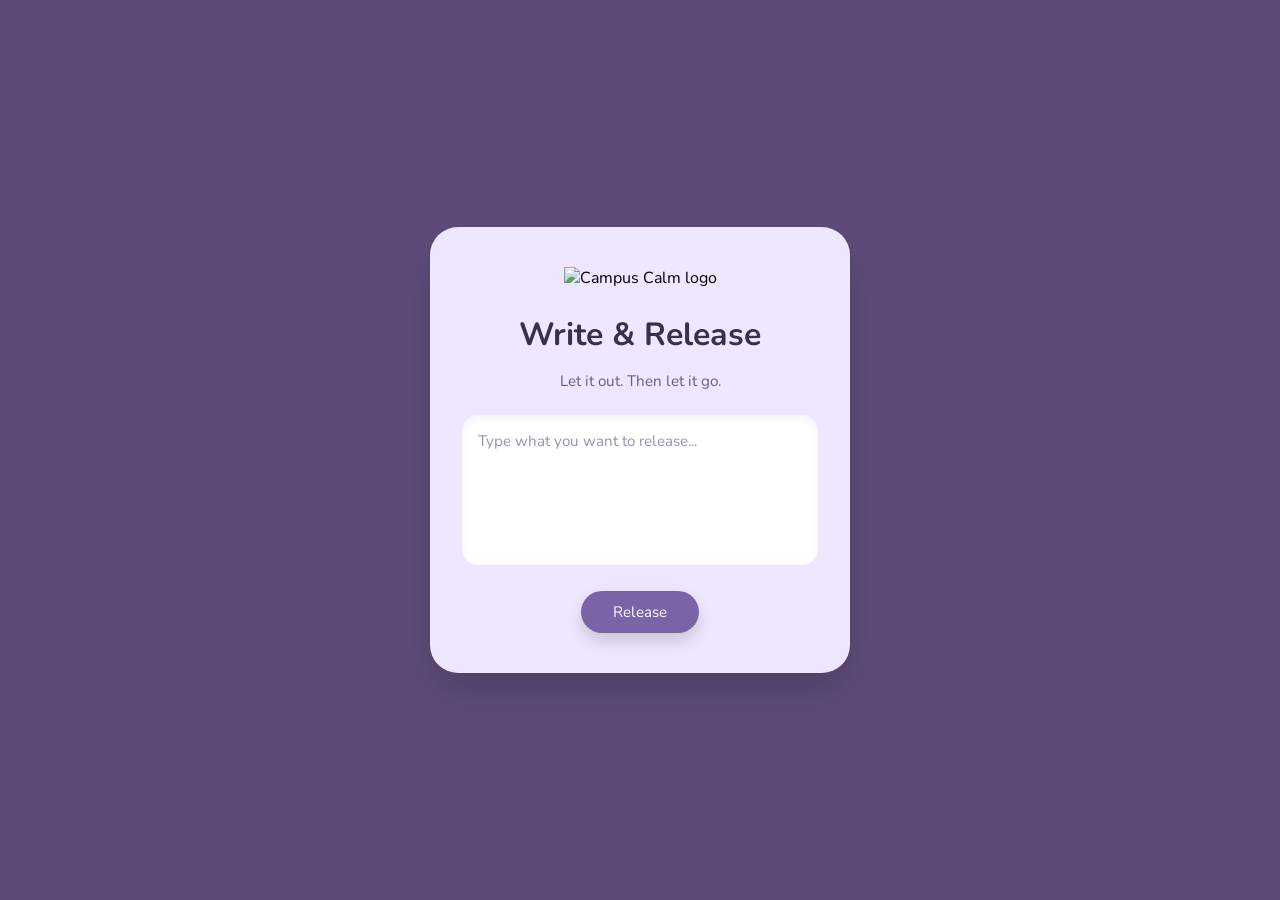
==== journal.html @ abf2f58d "Add files via upload" ====
<!DOCTYPE html>
<html lang="en">
<head>
  <meta charset="UTF-8">
  <title>Campus Calm – Journal</title>

  <!-- Google Font for soft, rounded feel -->
  <link href="https://fonts.googleapis.com/css2?family=Nunito:wght@400;600;700&display=swap" rel="stylesheet">

  <style>
    :root {
      --bg-purple: #5e4b7a;
      --card-purple: #efe6ff;
      --text-dark: #3b2f4a;
      --text-light: #ffffff;
      --accent-pink: #f3b6c8;
      --button-purple: #7a63a6;
    }

    * {
      box-sizing: border-box;
      font-family: 'Nunito', sans-serif;
    }

    body {
      margin: 0;
      min-height: 100vh;
      background: var(--bg-purple);
      display: flex;
      align-items: center;
      justify-content: center;
    }

    .container {
      background: var(--card-purple);
      width: 90%;
      max-width: 420px;
      padding: 2.5rem 2rem;
      border-radius: 28px;
      text-align: center;
      box-shadow: 0 20px 40px rgba(0, 0, 0, 0.15);
    }

    .logo {
      width: 90px;
      margin-bottom: 1rem;
    }

    h1 {
      margin: 0.5rem 0;
      color: var(--text-dark);
      font-weight: 700;
    }

    .subtitle {
      color: #6b5a82;
      font-size: 0.95rem;
      margin-bottom: 1.5rem;
    }

    textarea {
      width: 100%;
      height: 150px;
      padding: 1rem;
      border-radius: 16px;
      border: none;
      resize: none;
      font-size: 0.95rem;
      background: #ffffff;
      color: var(--text-dark);
      box-shadow: inset 0 4px 8px rgba(0, 0, 0, 0.05);
    }

    textarea::placeholder {
      color: #9a8fb0;
    }

    textarea:focus {
      outline: none;
      box-shadow: 0 0 0 2px rgba(122, 99, 166, 0.3);
    }

    button {
      margin-top: 1.2rem;
      padding: 0.7rem 2rem;
      border-radius: 999px;
      border: none;
      background: var(--button-purple);
      color: var(--text-light);
      font-size: 0.95rem;
      cursor: pointer;
      transition: transform 0.2s ease, box-shadow 0.2s ease;
      box-shadow: 0 8px 16px rgba(0, 0, 0, 0.15);
    }

    button:hover {
      transform: translateY(-2px);
      box-shadow: 0 12px 22px rgba(0, 0, 0, 0.2);
    }

    #affirmation {
      margin-top: 1.5rem;
      font-size: 0.9rem;
      color: #6b5a82;
      display: none;
    }
  </style>
</head>

<body>

  <div class="container">
    <!-- Replace src with your actual logo file -->
    <img src="logo.png" alt="Campus Calm logo" class="logo">

    <h1>Write & Release</h1>
    <p class="subtitle">Let it out. Then let it go.</p>

    <textarea id="journalInput" placeholder="Type what you want to release..."></textarea>

    <button id="releaseBtn">Release</button>

    <p id="affirmation">🌙 Your thoughts are released. You are safe.</p>
  </div>

  <script src="journal.js"></script>
</body>
</html>
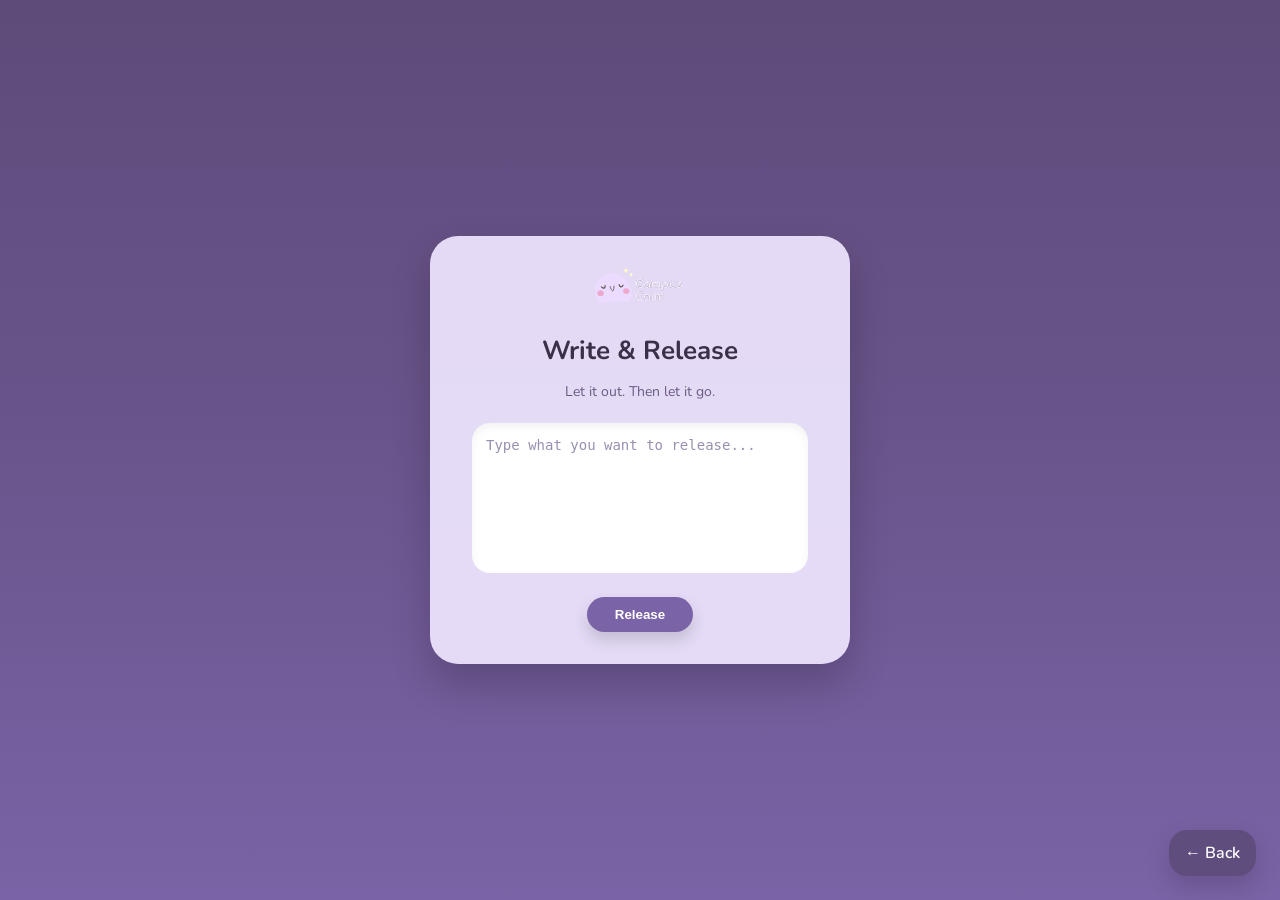
==== commit 1a14624e: "fixed the problem of the logo not showing up on the journal page, and added a back button to the jou" ====
--- a/journal.html
+++ b/journal.html
@@ -6,112 +6,16 @@
 
   <!-- Google Font for soft, rounded feel -->
   <link href="https://fonts.googleapis.com/css2?family=Nunito:wght@400;600;700&display=swap" rel="stylesheet">
+  <link rel="stylesheet" href="journal.css">
 
-  <style>
-    :root {
-      --bg-purple: #5e4b7a;
-      --card-purple: #efe6ff;
-      --text-dark: #3b2f4a;
-      --text-light: #ffffff;
-      --accent-pink: #f3b6c8;
-      --button-purple: #7a63a6;
-    }
-
-    * {
-      box-sizing: border-box;
-      font-family: 'Nunito', sans-serif;
-    }
-
-    body {
-      margin: 0;
-      min-height: 100vh;
-      background: var(--bg-purple);
-      display: flex;
-      align-items: center;
-      justify-content: center;
-    }
-
-    .container {
-      background: var(--card-purple);
-      width: 90%;
-      max-width: 420px;
-      padding: 2.5rem 2rem;
-      border-radius: 28px;
-      text-align: center;
-      box-shadow: 0 20px 40px rgba(0, 0, 0, 0.15);
-    }
-
-    .logo {
-      width: 90px;
-      margin-bottom: 1rem;
-    }
-
-    h1 {
-      margin: 0.5rem 0;
-      color: var(--text-dark);
-      font-weight: 700;
-    }
-
-    .subtitle {
-      color: #6b5a82;
-      font-size: 0.95rem;
-      margin-bottom: 1.5rem;
-    }
-
-    textarea {
-      width: 100%;
-      height: 150px;
-      padding: 1rem;
-      border-radius: 16px;
-      border: none;
-      resize: none;
-      font-size: 0.95rem;
-      background: #ffffff;
-      color: var(--text-dark);
-      box-shadow: inset 0 4px 8px rgba(0, 0, 0, 0.05);
-    }
-
-    textarea::placeholder {
-      color: #9a8fb0;
-    }
-
-    textarea:focus {
-      outline: none;
-      box-shadow: 0 0 0 2px rgba(122, 99, 166, 0.3);
-    }
-
-    button {
-      margin-top: 1.2rem;
-      padding: 0.7rem 2rem;
-      border-radius: 999px;
-      border: none;
-      background: var(--button-purple);
-      color: var(--text-light);
-      font-size: 0.95rem;
-      cursor: pointer;
-      transition: transform 0.2s ease, box-shadow 0.2s ease;
-      box-shadow: 0 8px 16px rgba(0, 0, 0, 0.15);
-    }
-
-    button:hover {
-      transform: translateY(-2px);
-      box-shadow: 0 12px 22px rgba(0, 0, 0, 0.2);
-    }
-
-    #affirmation {
-      margin-top: 1.5rem;
-      font-size: 0.9rem;
-      color: #6b5a82;
-      display: none;
-    }
-  </style>
 </head>
 
 <body>
+  <a class="backFloating" href="index.html">← Back</a>
 
   <div class="container">
     <!-- Replace src with your actual logo file -->
-    <img src="logo.png" alt="Campus Calm logo" class="logo">
+    <img src="assets/logo.svg" alt="Campus Calm logo" class="logo">
 
     <h1>Write & Release</h1>
     <p class="subtitle">Let it out. Then let it go.</p>
--- a/journal.css
+++ b/journal.css
@@ -0,0 +1,111 @@
+@import url('https://fonts.googleapis.com/css2?family=Nunito:wght@400;600&display=swap');
+
+*{
+  box-sizing: border-box;
+}
+
+body{
+  font-family: 'Nunito', sans-serif;
+  background: linear-gradient(180deg, #5e4b7a, #6a558c, #7a63a6);
+  margin: 0;
+  min-height: 100vh;
+  display: flex;
+  align-items: center;
+  justify-content: center;
+}
+
+.container{
+  text-align: center;
+  background: rgba(239, 230, 255, 0.92);
+  width: 90%;
+  max-width: 420px;
+  padding: 32px 42px;
+  border-radius: 28px;
+  box-shadow: 0 20px 40px rgba(0,0,0,0.2);
+}
+
+.logo{
+  width: 90px;
+  margin-bottom: 1rem;
+}
+
+h1{
+  font-size: 26px;
+  font-weight: 700;
+  margin: 0.5rem 0 6px;
+  color: #3b2f4a;
+}
+
+.subtitle{
+  font-size: 14px;
+  color: #6b5a82;
+  margin-bottom: 22px;
+}
+
+textarea{
+  width: 100%;
+  height: 150px;
+  padding: 14px;
+  border-radius: 18px;
+  border: none;
+  background: #ffffff;
+  color: #3b2f4a;
+  resize: none;
+  outline: none;
+  font-size: 14px;
+  box-shadow: inset 0 4px 8px rgba(0,0,0,0.05);
+}
+
+textarea::placeholder{
+  color: #9a8fb0;
+}
+
+textarea:focus{
+  box-shadow: 0 0 0 2px rgba(122, 99, 166, 0.35);
+}
+
+button{
+  margin-top: 18px;
+  padding: 10px 28px;
+  border-radius: 999px;
+  border: none;
+  background: #7a63a6;
+  color: #ffffff;
+  font-weight: 600;
+  cursor: pointer;
+  transition: transform 0.2s ease, box-shadow 0.2s ease;
+  box-shadow: 0 8px 16px rgba(0,0,0,0.15);
+}
+
+button:hover{
+  transform: translateY(-2px);
+  box-shadow: 0 12px 22px rgba(0,0,0,0.2);
+}
+
+#affirmation{
+  margin-top: 18px;
+  color: #6b5a82;
+  display: none;
+  font-size: 14px;
+}
+
+/* Back button */
+.backFloating{
+  position: fixed;
+  bottom: 24px;
+  right: 24px;
+  z-index: 9999;
+  background: #5F4D7D;
+  color: #fff;
+  padding: 12px 16px;
+  border-radius: 18px;
+  text-decoration: none;
+  font-weight: 600;
+  box-shadow: 0 10px 25px rgba(0,0,0,.15);
+  transition: 0.2s ease;
+}
+
+.backFloating:hover{
+  transform: translateY(-3px);
+  box-shadow: 0 14px 35px rgba(0,0,0,.2);
+}
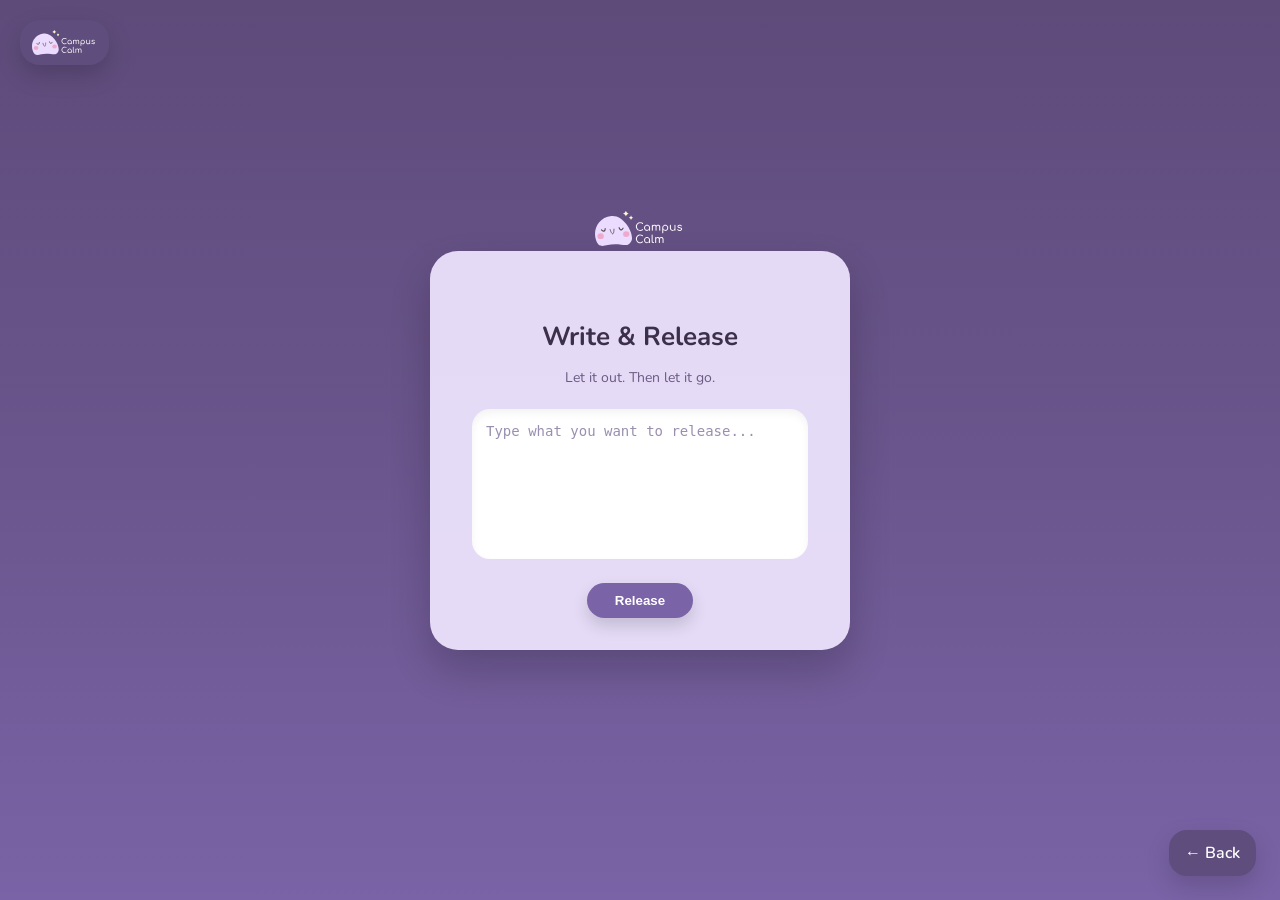
==== commit 9b45104c: "added a logo to every page as a button to the home screen" ====
--- a/journal.html
+++ b/journal.html
@@ -11,7 +11,11 @@
 </head>
 
 <body>
-  <a class="backFloating" href="index.html">← Back</a>
+  <a class="backFloating" id="backBtn" href="modes.html">← Back</a>
+
+  <a href="index.html" class="homeLogo">
+  <img src="assets/logo.svg" alt="Campus Calm home">
+</a>
 
   <div class="container">
     <!-- Replace src with your actual logo file -->
--- a/journal.css
+++ b/journal.css
@@ -15,19 +15,27 @@
 }
 
 .container{
+  position: relative; /* REQUIRED */
   text-align: center;
   background: rgba(239, 230, 255, 0.92);
   width: 90%;
   max-width: 420px;
-  padding: 32px 42px;
+  padding: 60px 42px 32px; /* extra top space */
   border-radius: 28px;
   box-shadow: 0 20px 40px rgba(0,0,0,0.2);
 }
 
 .logo{
+  position: absolute;
+  top: -40px;
+  left: 50%;
+  transform: translateX(-50%);
   width: 90px;
-  margin-bottom: 1rem;
+  z-index: 10; /* ensures it sits above the box */
 }
+
+
+
 
 h1{
   font-size: 26px;
@@ -108,4 +116,32 @@
 .backFloating:hover{
   transform: translateY(-3px);
   box-shadow: 0 14px 35px rgba(0,0,0,.2);
+}
+
+.homeLogo{
+  position: fixed;
+  top: 20px;
+  left: 20px;
+  z-index: 20;
+
+  display: flex;
+  align-items: center;
+  justify-content: center;
+
+  background: #5F4D7D; /* same as back button */
+  border-radius: 20px;
+  padding: 10px 12px;
+
+  box-shadow: 0 10px 25px rgba(0,0,0,.18);
+  transition: transform 0.2s ease, box-shadow 0.2s ease;
+}
+
+.homeLogo img{
+  width: 65px;  
+  height: auto;
+}
+
+.homeLogo:hover{
+  transform: translateY(-3px);
+  box-shadow: 0 14px 35px rgba(0,0,0,.25);
 }
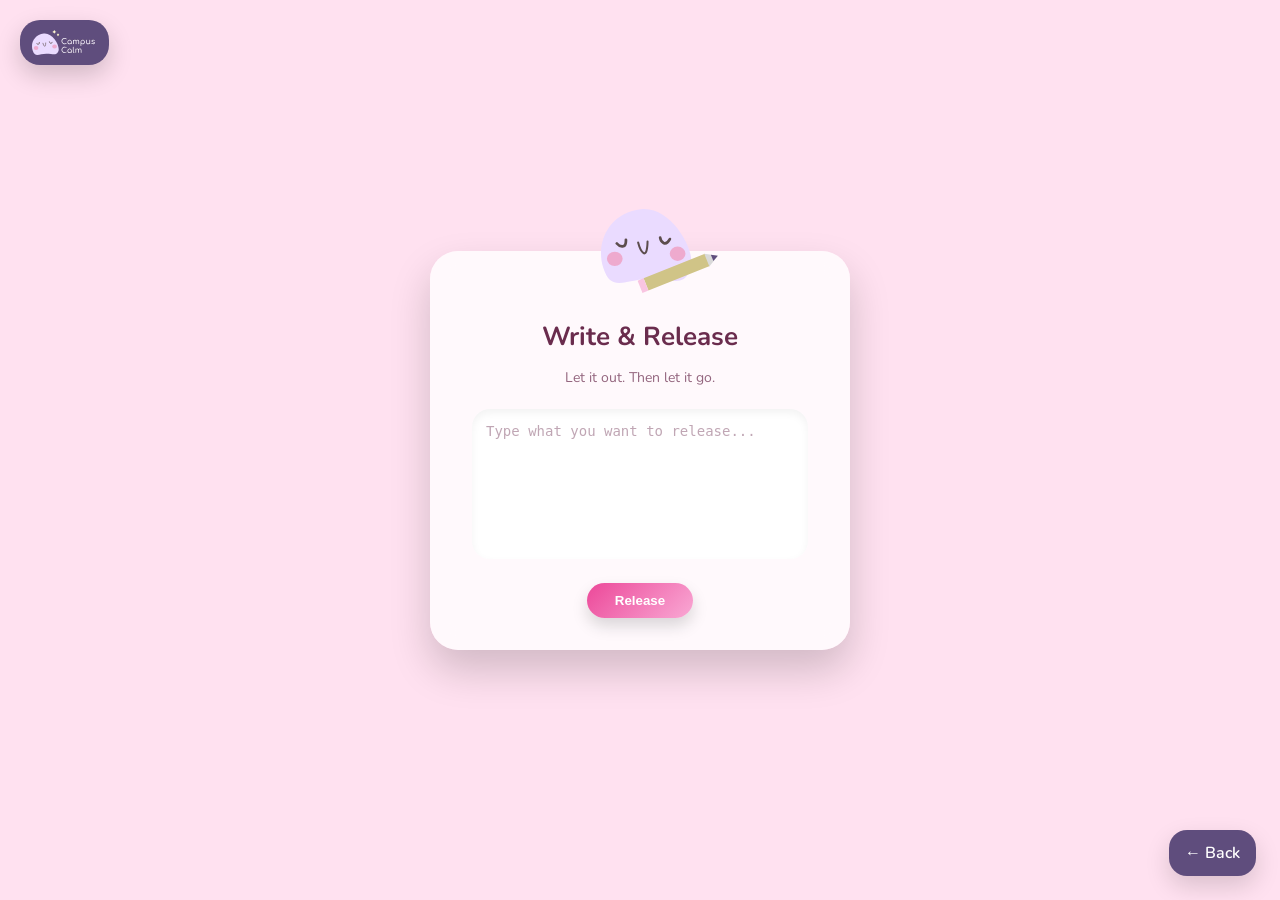
==== commit 7f7e6294: "animation for the write page" ====
--- a/journal.html
+++ b/journal.html
@@ -18,8 +18,8 @@
 </a>
 
   <div class="container">
-    <!-- Replace src with your actual logo file -->
-    <img src="assets/logo.svg" alt="Campus Calm logo" class="logo">
+  
+    <img src="assets/writeblob.svg" alt="Campus Calm logo" class="logo">
 
     <h1>Write & Release</h1>
     <p class="subtitle">Let it out. Then let it go.</p>
--- a/journal.css
+++ b/journal.css
@@ -1,88 +1,157 @@
-@import url('https://fonts.googleapis.com/css2?family=Nunito:wght@400;600&display=swap');
+@import url('https://fonts.googleapis.com/css2?family=Nunito:wght@400;600;700&display=swap');
+
+:root{
+  --bg: #b0ade0;
+  --ink: #3a2564;
+  --accent-1: #8b5cf6;
+  --accent-2: #c4b5fd;
+
+  --panel: rgba(255, 255, 255, 0.82);
+  --panel-shadow: 0 20px 40px rgba(0,0,0,0.18);
+  --textarea-bg: #ffffff;
+  --placeholder: rgba(58, 37, 100, 0.45);
+  --nav-purple: #5F4D7D;
+}
 
 *{
   box-sizing: border-box;
 }
 
 body{
-  font-family: 'Nunito', sans-serif;
-  background: linear-gradient(180deg, #5e4b7a, #6a558c, #7a63a6);
   margin: 0;
   min-height: 100vh;
   display: flex;
   align-items: center;
   justify-content: center;
+  font-family: 'Nunito', sans-serif;
+  background: var(--bg);
+  color: var(--ink);
+  position: relative;
+  overflow: hidden;
+}
+
+/* mood-aware themes — matched to moment.css */
+body.theme-good{
+  --bg: #FFF7C8;
+  --ink: #5b4a16;
+  --accent-1: #facc15;
+  --accent-2: #fde68a;
+  --panel: rgba(255,255,255,0.78);
+  --placeholder: rgba(91, 74, 22, 0.45);
+}
+
+body.theme-rough{
+  --bg: #DCEBFF;
+  --ink: #1f3a63;
+  --accent-1: #60a5fa;
+  --accent-2: #93c5fd;
+  --panel: rgba(255,255,255,0.78);
+  --placeholder: rgba(31, 58, 99, 0.42);
+}
+
+body.theme-overwhelmed{
+  --bg: #b0ade0;
+  --ink: #3a2564;
+  --accent-1: #8b5cf6;
+  --accent-2: #c4b5fd;
+  --panel: rgba(255,255,255,0.78);
+  --placeholder: rgba(58, 37, 100, 0.42);
+}
+
+body.theme-neutral{
+  --bg: #FFE1F0;
+  --ink: #6a2c4d;
+  --accent-1: #ec4899;
+  --accent-2: #f9a8d4;
+  --panel: rgba(255,255,255,0.8);
+  --placeholder: rgba(106, 44, 77, 0.42);
 }
 
 .container{
-  position: relative; /* REQUIRED */
+  position: relative;
+  z-index: 2;
   text-align: center;
-  background: rgba(239, 230, 255, 0.92);
   width: 90%;
   max-width: 420px;
-  padding: 60px 42px 32px; /* extra top space */
+  padding: 60px 42px 32px;
   border-radius: 28px;
-  box-shadow: 0 20px 40px rgba(0,0,0,0.2);
+  background: var(--panel);
+  box-shadow: var(--panel-shadow);
+  backdrop-filter: blur(12px);
+  -webkit-backdrop-filter: blur(12px);
 }
 
 .logo{
   position: absolute;
-  top: -40px;
-  left: 50%;
+  top: -42px;
+  left: 55%;
   transform: translateX(-50%);
-  width: 90px;
-  z-index: 10; /* ensures it sits above the box */
-}
-
-
-
+  width: 120px;
+  z-index: 10;
+  animation: writeFloat 4s ease-in-out infinite;
+}
+
+@keyframes writeFloat{
+  0%{
+    transform: translateX(-50%) translateY(0px);
+  }
+  50%{
+    transform: translateX(-50%) translateY(-6px);
+  }
+  100%{
+    transform: translateX(-50%) translateY(0px);
+  }
+}
 
 h1{
+  margin: 0.5rem 0 6px;
   font-size: 26px;
   font-weight: 700;
-  margin: 0.5rem 0 6px;
-  color: #3b2f4a;
+  color: var(--ink);
 }
 
 .subtitle{
+  margin-bottom: 22px;
   font-size: 14px;
-  color: #6b5a82;
-  margin-bottom: 22px;
+  color: var(--ink);
+  opacity: 0.72;
 }
 
 textarea{
   width: 100%;
   height: 150px;
   padding: 14px;
-  border-radius: 18px;
-  border: none;
-  background: #ffffff;
-  color: #3b2f4a;
   resize: none;
   outline: none;
+  border: none;
+  border-radius: 18px;
+  background: var(--textarea-bg);
+  color: var(--ink);
   font-size: 14px;
   box-shadow: inset 0 4px 8px rgba(0,0,0,0.05);
 }
 
 textarea::placeholder{
-  color: #9a8fb0;
+  color: var(--placeholder);
 }
 
 textarea:focus{
-  box-shadow: 0 0 0 2px rgba(122, 99, 166, 0.35);
+  box-shadow:
+    inset 0 4px 8px rgba(0,0,0,0.05),
+    0 0 0 2px var(--accent-1);
 }
 
 button{
   margin-top: 18px;
   padding: 10px 28px;
+  border: none;
   border-radius: 999px;
-  border: none;
-  background: #7a63a6;
+  background: linear-gradient(135deg, var(--accent-1), var(--accent-2));
   color: #ffffff;
-  font-weight: 600;
+  font-weight: 700;
   cursor: pointer;
+  box-shadow: 0 8px 16px rgba(0,0,0,0.15);
   transition: transform 0.2s ease, box-shadow 0.2s ease;
-  box-shadow: 0 8px 16px rgba(0,0,0,0.15);
 }
 
 button:hover{
@@ -91,26 +160,27 @@
 }
 
 #affirmation{
+  display: none;
   margin-top: 18px;
-  color: #6b5a82;
-  display: none;
   font-size: 14px;
-}
-
-/* Back button */
+  color: var(--ink);
+  opacity: 0.78;
+}
+
+/* back button */
 .backFloating{
   position: fixed;
+  right: 24px;
   bottom: 24px;
-  right: 24px;
   z-index: 9999;
-  background: #5F4D7D;
-  color: #fff;
   padding: 12px 16px;
   border-radius: 18px;
+  background: var(--nav-purple);
+  color: #fff;
   text-decoration: none;
   font-weight: 600;
   box-shadow: 0 10px 25px rgba(0,0,0,.15);
-  transition: 0.2s ease;
+  transition: transform 0.2s ease, box-shadow 0.2s ease;
 }
 
 .backFloating:hover{
@@ -118,30 +188,50 @@
   box-shadow: 0 14px 35px rgba(0,0,0,.2);
 }
 
+/* top-left home logo */
 .homeLogo{
   position: fixed;
   top: 20px;
   left: 20px;
   z-index: 20;
-
   display: flex;
   align-items: center;
   justify-content: center;
-
-  background: #5F4D7D; /* same as back button */
+  padding: 10px 12px;
   border-radius: 20px;
-  padding: 10px 12px;
-
+  background: var(--nav-purple);
   box-shadow: 0 10px 25px rgba(0,0,0,.18);
   transition: transform 0.2s ease, box-shadow 0.2s ease;
 }
 
 .homeLogo img{
-  width: 65px;  
+  width: 65px;
   height: auto;
 }
 
 .homeLogo:hover{
   transform: translateY(-3px);
   box-shadow: 0 14px 35px rgba(0,0,0,.25);
+}
+
+@media (max-width: 600px){
+  .container{
+    width: calc(100% - 32px);
+    padding: 56px 22px 26px;
+  }
+
+  .logo{
+    width: 78px;
+    top: -34px;
+  }
+
+  .homeLogo img{
+    width: 54px;
+  }
+
+  body::before,
+  body::after{
+    width: 180px;
+    height: 180px;
+  }
 }
